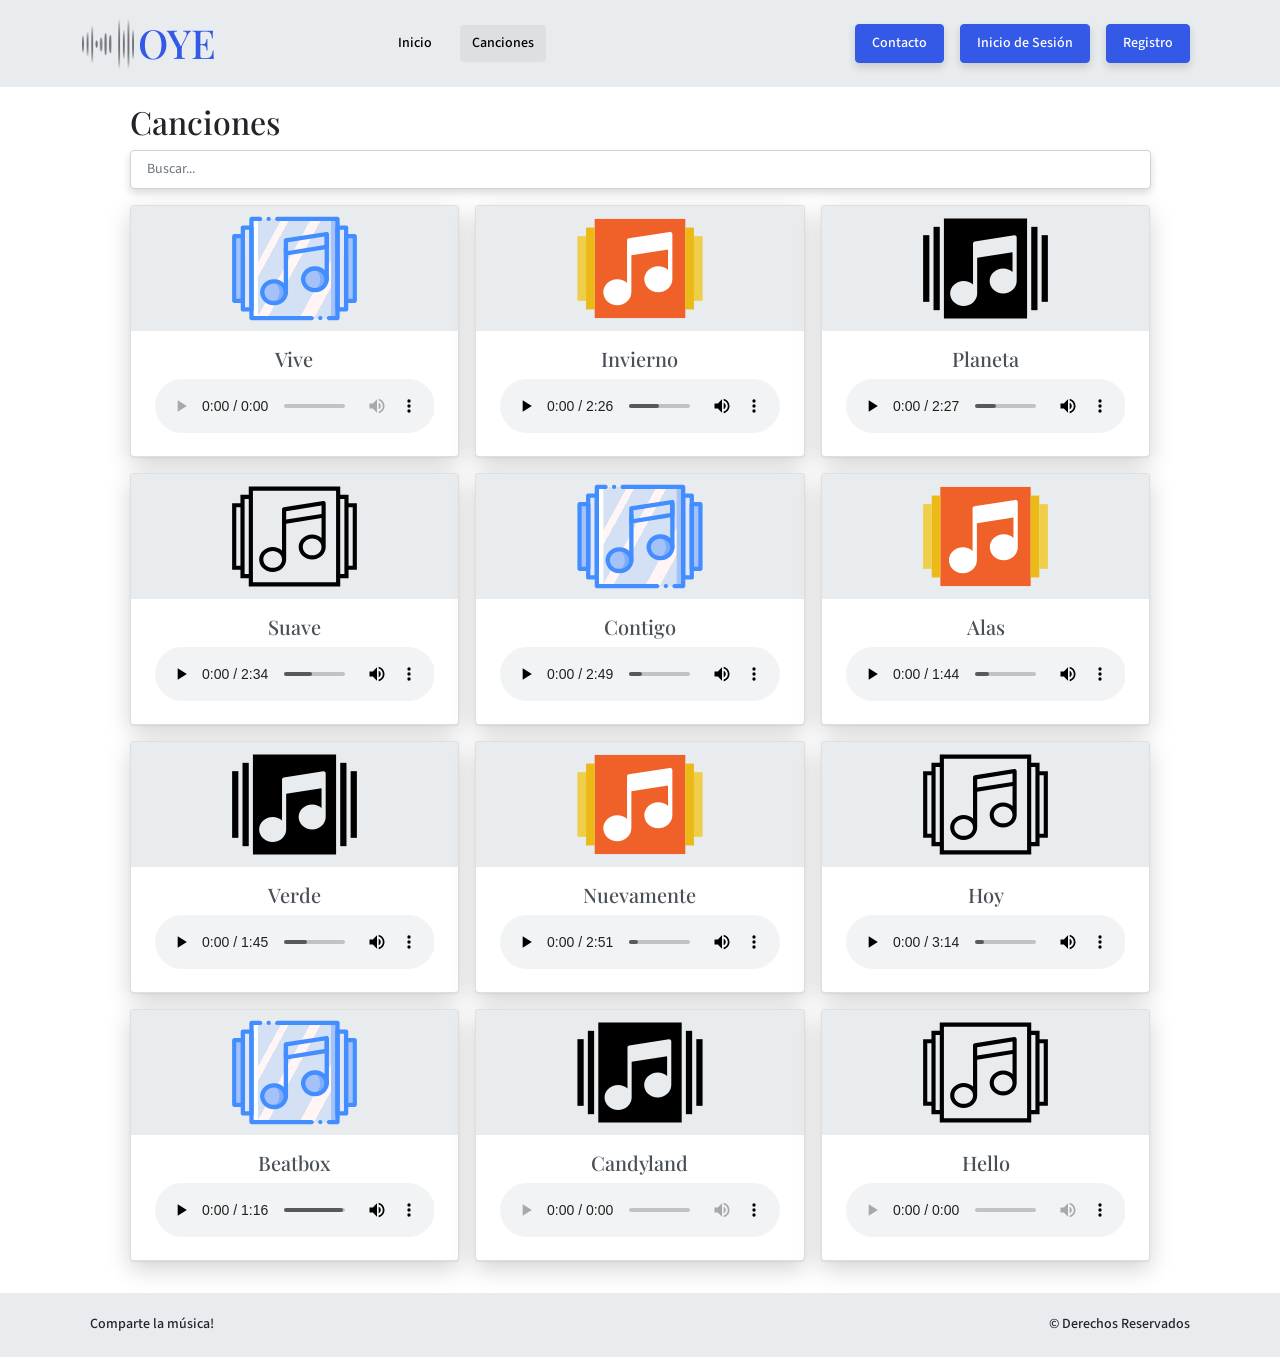
==== OYE/canciones.html @ be3ac45f "add OYE project" ====
<!DOCTYPE html>
<html lang="es">

<head>
    <meta charset="UTF-8">
    <meta http-equiv="X-UA-Compatible" content="IE=edge">
    <meta name="viewport" content="width=device-width, initial-scale=1.0">
    <title>OYE-Canciones</title>

    <link rel="stylesheet" href="./css/bootstrap.css">
    <link rel="stylesheet" href="./css/style.css">
</head>

<body>
    <header>
        <nav class="navbar navbar-expand-md navbar-light bg-secondary user-select-none">
            <div class="container-lg">
                <a class="navbar-brand d-flex" href="./inicio.html">
                    <img src="./imagenes/logo.png" alt="Logo">
                    <h1 class="text-primary ms-1 mb-0">OYE</h1>
                </a>
                <button class="navbar-toggler" type="button" data-bs-toggle="collapse" data-bs-target="#navbarCollapse">
                    <span class="navbar-toggler-icon"></span>
                </button>
                <div class="collapse navbar-collapse mt-2 mt-md-0" id="navbarCollapse">
                    <ul class="navbar-nav mx-auto mb-2 mb-md-0">
                        <li class="nav-item">
                            <a class="nav-link" href="./inicio.html">Inicio</a>
                        </li>
                        <li class="nav-item">
                            <a class="nav-link" href="./canciones.html">Canciones</a>
                        </li>
                    </ul>
                    <ul class="navbar-nav ms-auto mb-2 mb-md-0">
                        <li class="nav-item mb-2 mb-md-0">
                            <button type="button" class="btn btn-primary" data-bs-toggle="modal"
                                data-bs-target="#contacto">Contacto</button>
                        </li>
                        <li class="nav-item mb-2 mb-md-0">
                            <a href="./inicio-de-sesion.html" class="btn btn-primary">Inicio de Sesión</a>
                        </li>
                        <li class="nav-item mb-2 mb-md-0">
                            <a href="./registro.html" class="btn btn-primary">Registro</a>
                        </li>
                    </ul>
                    <form class="d-fle" hidden>
                        <input class="form-control me-2" type="search" placeholder="Buscar">
                        <button class="btn btn-outline-primary" type="submit">Buscar</button>
                    </form>
                </div>
            </div>
        </nav>
    </header>

    <main>
        <div class="container-lg my-3">
            <div class="row">
                <div class="col-md-11 mx-auto">
                    <h2>Canciones</h2>
                    <form autocomplete="off">
                        <input class="form-control" id="buscador" placeholder="Buscar...">
                    </form>
                    <div class="containe-fluid my-3">
                        <div class="row row-cols-1 row-cols-md-2 row-cols-xl-3 g-3" id="lista">
                            
                        </div>
                    </div>
                </div>
            </div>
        </div>
    </main>

    <footer class="mt-auto">
        <nav class="navbar bg-secondary">
            <div class="container-lg">
                <ul class="navbar-nav flex-row justify-content-between w-100">
                    <li class="nav-item py-2 text-dark">Comparte la música!</li>
                    <li class="nav-item py-2 text-dark">© Derechos Reservados</li>
                </ul>
            </div>
        </nav>
    </footer>

    <section>
        <div class="modal" id="contacto" tabindex="-1">
            <div class="modal-dialog modal-dialog-centered">
                <div class="modal-content">
                    <div class="modal-header">
                        <h5 class="modal-title">Contacto</h5>
                        <button type="button" class="btn-close" data-bs-dismiss="modal"></button>
                    </div>
                    <div class="modal-body">
                        <p> <a href="mailto:info@oye.com" class="link-dark">info@oye.com</a> </p>
                        <p class="text-info">+1 123 123123213</p>
                    </div>
                    <div class="modal-footer">
                        <button type="button" class="btn btn-primary" data-bs-dismiss="modal">Cerrar</button>
                    </div>
                </div>
            </div>
        </div>
    </section>

    <script src="./js/bootstrap.min.js"></script>
    <script src="./js/index.js" type="module"></script>
</body>

</html>
---- OYE/css/style.css ----
.navbar-brand img{
    height: calc(1.57rem + 2vw);
    max-height: 50px;
}

/* bloque que permite que el Footer se mantenga en la parte inferior de la página */
html{
    height: 100%;
}
body{
    height: 100%;
    display: flex;
    flex-direction: column;
}
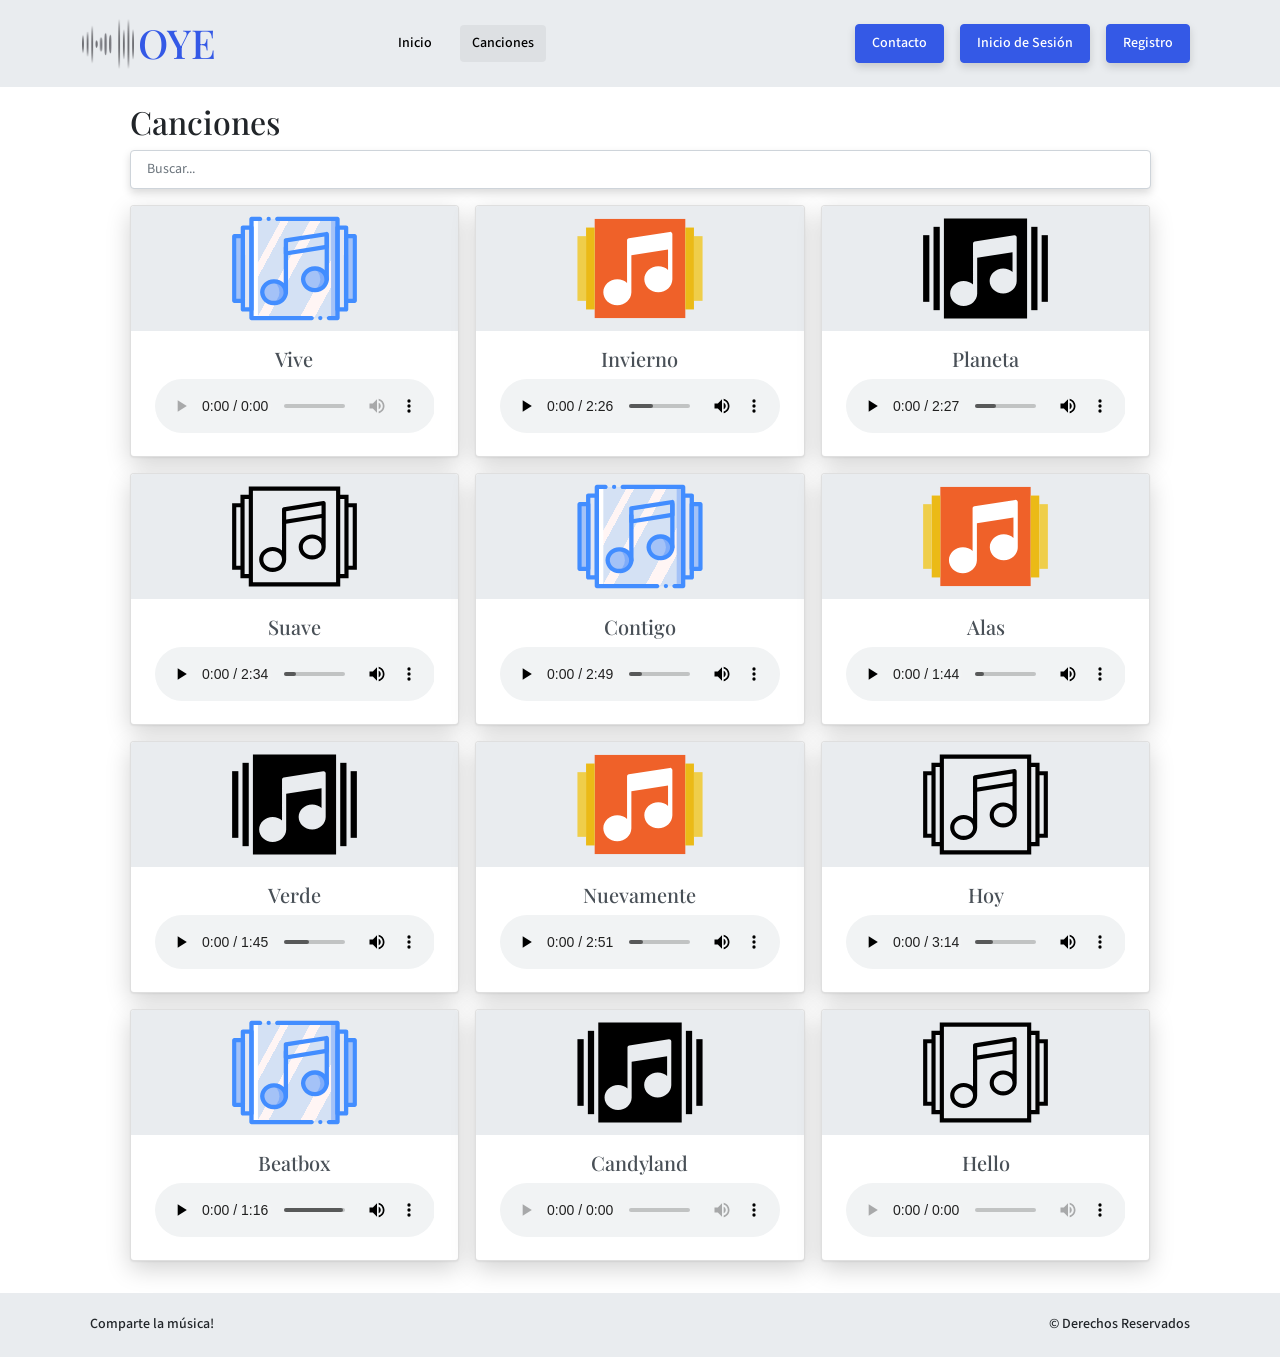
==== commit 91e634d8: "add favicon to all page in Oye" ====
--- a/OYE/canciones.html
+++ b/OYE/canciones.html
@@ -3,7 +3,7 @@
 
 <head>
     <meta charset="UTF-8">
-    <meta http-equiv="X-UA-Compatible" content="IE=edge">
+    <link rel="shortcut icon" href="favicon.ico" type="image/x-icon">
     <meta name="viewport" content="width=device-width, initial-scale=1.0">
     <title>OYE-Canciones</title>
 
@@ -12,6 +12,7 @@
 </head>
 
 <body>
+
     <header>
         <nav class="navbar navbar-expand-md navbar-light bg-secondary user-select-none">
             <div class="container-lg">
@@ -62,7 +63,7 @@
                     </form>
                     <div class="containe-fluid my-3">
                         <div class="row row-cols-1 row-cols-md-2 row-cols-xl-3 g-3" id="lista">
-                            
+
                         </div>
                     </div>
                 </div>
